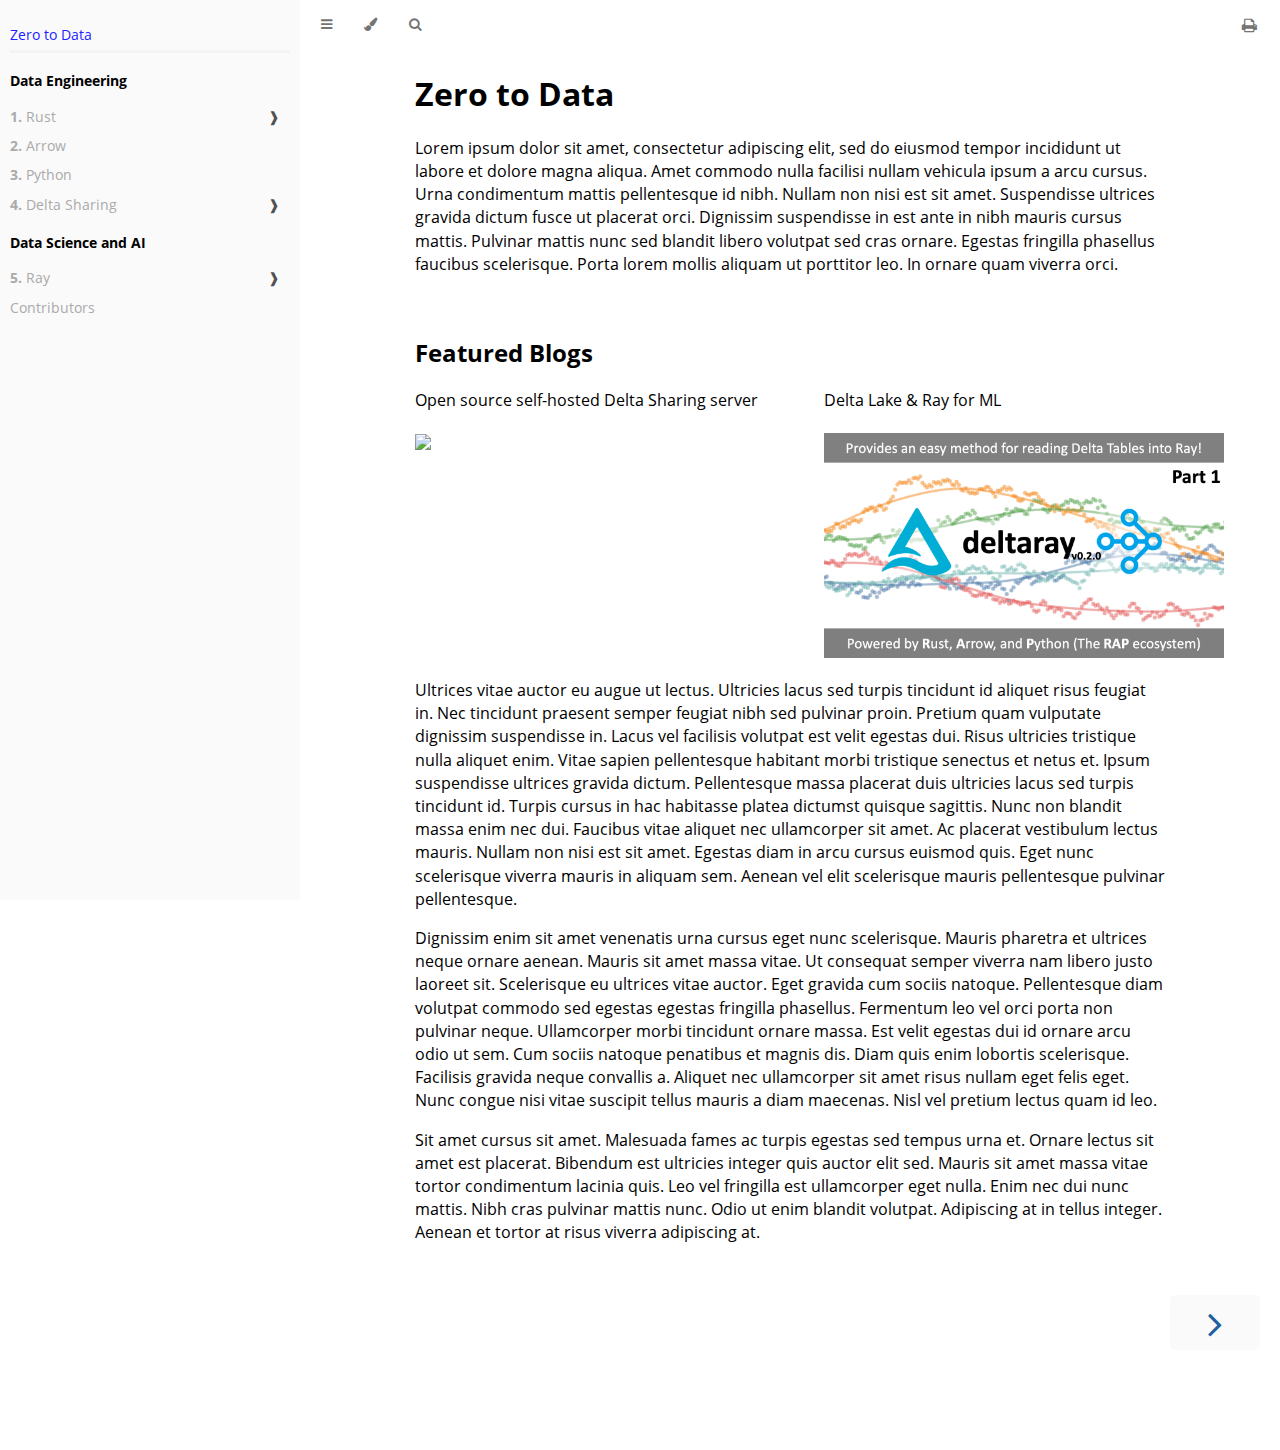
==== docs/index.html @ 8ca1714e "renamed directory from book to docs" ====
<!DOCTYPE HTML>
<html lang="en" class="sidebar-visible no-js light">
    <head>
        <!-- Book generated using mdBook -->
        <meta charset="UTF-8">
        <title>Zero to Data</title>


        <!-- Custom HTML head -->
        
        <meta name="description" content="">
        <meta name="viewport" content="width=device-width, initial-scale=1">
        <meta name="theme-color" content="#ffffff" />

        <link rel="icon" href="favicon.svg">
        <link rel="shortcut icon" href="favicon.png">
        <link rel="stylesheet" href="css/variables.css">
        <link rel="stylesheet" href="css/general.css">
        <link rel="stylesheet" href="css/chrome.css">
        <link rel="stylesheet" href="css/print.css" media="print">

        <!-- Fonts -->
        <link rel="stylesheet" href="FontAwesome/css/font-awesome.css">
        <link rel="stylesheet" href="fonts/fonts.css">

        <!-- Highlight.js Stylesheets -->
        <link rel="stylesheet" href="highlight.css">
        <link rel="stylesheet" href="tomorrow-night.css">
        <link rel="stylesheet" href="ayu-highlight.css">

        <!-- Custom theme stylesheets -->

    </head>
    <body>
    <div id="body-container">
        <!-- Provide site root to javascript -->
        <script>
            var path_to_root = "";
            var default_theme = window.matchMedia("(prefers-color-scheme: dark)").matches ? "navy" : "light";
        </script>

        <!-- Work around some values being stored in localStorage wrapped in quotes -->
        <script>
            try {
                var theme = localStorage.getItem('mdbook-theme');
                var sidebar = localStorage.getItem('mdbook-sidebar');

                if (theme.startsWith('"') && theme.endsWith('"')) {
                    localStorage.setItem('mdbook-theme', theme.slice(1, theme.length - 1));
                }

                if (sidebar.startsWith('"') && sidebar.endsWith('"')) {
                    localStorage.setItem('mdbook-sidebar', sidebar.slice(1, sidebar.length - 1));
                }
            } catch (e) { }
        </script>

        <!-- Set the theme before any content is loaded, prevents flash -->
        <script>
            var theme;
            try { theme = localStorage.getItem('mdbook-theme'); } catch(e) { }
            if (theme === null || theme === undefined) { theme = default_theme; }
            var html = document.querySelector('html');
            html.classList.remove('no-js')
            html.classList.remove('light')
            html.classList.add(theme);
            html.classList.add('js');
        </script>

        <!-- Hide / unhide sidebar before it is displayed -->
        <script>
            var html = document.querySelector('html');
            var sidebar = null;
            if (document.body.clientWidth >= 1080) {
                try { sidebar = localStorage.getItem('mdbook-sidebar'); } catch(e) { }
                sidebar = sidebar || 'visible';
            } else {
                sidebar = 'hidden';
            }
            html.classList.remove('sidebar-visible');
            html.classList.add("sidebar-" + sidebar);
        </script>

        <nav id="sidebar" class="sidebar" aria-label="Table of contents">
            <div class="sidebar-scrollbox">
                <ol class="chapter"><li class="chapter-item affix "><a href="zero-to-data.html" class="active">Zero to Data</a></li><li class="spacer"></li><li class="chapter-item affix "><li class="part-title">Data Engineering</li><li class="chapter-item "><div><strong aria-hidden="true">1.</strong> Rust</div><a class="toggle"><div>❱</div></a></li><li><ol class="section"><li class="chapter-item "><a href="data-engineering/2023-04-24-open-source-selfhosted-delta-sharing-server/index.html"><strong aria-hidden="true">1.1.</strong> Kotosiro Delta Sharing Server</a></li></ol></li><li class="chapter-item "><div><strong aria-hidden="true">2.</strong> Arrow</div></li><li class="chapter-item "><div><strong aria-hidden="true">3.</strong> Python</div></li><li class="chapter-item "><div><strong aria-hidden="true">4.</strong> Delta Sharing</div><a class="toggle"><div>❱</div></a></li><li><ol class="section"><li class="chapter-item "><a href="data-engineering/2023-04-24-open-source-selfhosted-delta-sharing-server/index.html"><strong aria-hidden="true">4.1.</strong> Kotosiro Delta Sharing Server</a></li><li class="spacer"></li></ol></li><li class="chapter-item "><li class="part-title">Data Science and AI</li><li class="chapter-item "><div><strong aria-hidden="true">5.</strong> Ray</div><a class="toggle"><div>❱</div></a></li><li><ol class="section"><li class="chapter-item "><a href="data-science-and-ai/2023-03-23-deltaray-part1/index.html"><strong aria-hidden="true">5.1.</strong> Delta Lake & Ray for ML</a></li><li class="spacer"></li></ol></li><li class="chapter-item "><div>Contributors</div></li></ol>
            </div>
            <div id="sidebar-resize-handle" class="sidebar-resize-handle"></div>
        </nav>

        <div id="page-wrapper" class="page-wrapper">

            <div class="page">
                                <div id="menu-bar-hover-placeholder"></div>
                <div id="menu-bar" class="menu-bar sticky bordered">
                    <div class="left-buttons">
                        <button id="sidebar-toggle" class="icon-button" type="button" title="Toggle Table of Contents" aria-label="Toggle Table of Contents" aria-controls="sidebar">
                            <i class="fa fa-bars"></i>
                        </button>
                        <button id="theme-toggle" class="icon-button" type="button" title="Change theme" aria-label="Change theme" aria-haspopup="true" aria-expanded="false" aria-controls="theme-list">
                            <i class="fa fa-paint-brush"></i>
                        </button>
                        <ul id="theme-list" class="theme-popup" aria-label="Themes" role="menu">
                            <li role="none"><button role="menuitem" class="theme" id="light">Light</button></li>
                            <li role="none"><button role="menuitem" class="theme" id="rust">Rust</button></li>
                            <li role="none"><button role="menuitem" class="theme" id="coal">Coal</button></li>
                            <li role="none"><button role="menuitem" class="theme" id="navy">Navy</button></li>
                            <li role="none"><button role="menuitem" class="theme" id="ayu">Ayu</button></li>
                        </ul>
                        <button id="search-toggle" class="icon-button" type="button" title="Search. (Shortkey: s)" aria-label="Toggle Searchbar" aria-expanded="false" aria-keyshortcuts="S" aria-controls="searchbar">
                            <i class="fa fa-search"></i>
                        </button>
                    </div>

                    <h1 class="menu-title"></h1>

                    <div class="right-buttons">
                        <a href="print.html" title="Print this book" aria-label="Print this book">
                            <i id="print-button" class="fa fa-print"></i>
                        </a>

                    </div>
                </div>

                <div id="search-wrapper" class="hidden">
                    <form id="searchbar-outer" class="searchbar-outer">
                        <input type="search" id="searchbar" name="searchbar" placeholder="Search this book ..." aria-controls="searchresults-outer" aria-describedby="searchresults-header">
                    </form>
                    <div id="searchresults-outer" class="searchresults-outer hidden">
                        <div id="searchresults-header" class="searchresults-header"></div>
                        <ul id="searchresults">
                        </ul>
                    </div>
                </div>

                <!-- Apply ARIA attributes after the sidebar and the sidebar toggle button are added to the DOM -->
                <script>
                    document.getElementById('sidebar-toggle').setAttribute('aria-expanded', sidebar === 'visible');
                    document.getElementById('sidebar').setAttribute('aria-hidden', sidebar !== 'visible');
                    Array.from(document.querySelectorAll('#sidebar a')).forEach(function(link) {
                        link.setAttribute('tabIndex', sidebar === 'visible' ? 0 : -1);
                    });
                </script>

                <div id="content" class="content">
                    <main>
                        <h1 id="zero-to-data"><a class="header" href="#zero-to-data">Zero to Data</a></h1>
<style>
.wrapper {
  display: grid;
  grid-template-columns: 400px 400px;
  row-gap: 1ch;
  column-gap: 1ch;
}
</style>
<p>Lorem ipsum dolor sit amet, consectetur adipiscing elit, sed do eiusmod tempor incididunt ut labore et dolore magna aliqua. Amet commodo nulla facilisi nullam vehicula ipsum a arcu cursus. Urna condimentum mattis pellentesque id nibh. Nullam non nisi est sit amet. Suspendisse ultrices gravida dictum fusce ut placerat orci. Dignissim suspendisse in est ante in nibh mauris cursus mattis. Pulvinar mattis nunc sed blandit libero volutpat sed cras ornare. Egestas fringilla phasellus faucibus scelerisque. Porta lorem mollis aliquam ut porttitor leo. In ornare quam viverra orci.</p>
<h2 id="featured-blogs"><a class="header" href="#featured-blogs">Featured Blogs</a></h2>
<div class="wrapper">
  <div>
    <div>Open source self-hosted Delta Sharing server</div>
    <br/>
    <a href="./data-engineering/2023-04-24-open-source-selfhosted-delta-sharing-server/index.html">
      <img src="file:///Users/jameshibbard/WebstormProjects/blog-site/book/data-engineering/2023-04-24-open-source-selfhosted-delta-sharing-server/image1.png">
    </a>
  </div>
  <div>
    <div>Delta Lake & Ray for ML</div>
    <br/>
    <a href="./data-science-and-ai/2023-03-23-deltaray-part1/index.html">
      <img src="./data-science-and-ai/2023-03-23-deltaray-part1/thumbnail.png">
    </a>
  </div>
</div>
<p>Ultrices vitae auctor eu augue ut lectus. Ultricies lacus sed turpis tincidunt id aliquet risus feugiat in. Nec tincidunt praesent semper feugiat nibh sed pulvinar proin. Pretium quam vulputate dignissim suspendisse in. Lacus vel facilisis volutpat est velit egestas dui. Risus ultricies tristique nulla aliquet enim. Vitae sapien pellentesque habitant morbi tristique senectus et netus et. Ipsum suspendisse ultrices gravida dictum. Pellentesque massa placerat duis ultricies lacus sed turpis tincidunt id. Turpis cursus in hac habitasse platea dictumst quisque sagittis. Nunc non blandit massa enim nec dui. Faucibus vitae aliquet nec ullamcorper sit amet. Ac placerat vestibulum lectus mauris. Nullam non nisi est sit amet. Egestas diam in arcu cursus euismod quis. Eget nunc scelerisque viverra mauris in aliquam sem. Aenean vel elit scelerisque mauris pellentesque pulvinar pellentesque.</p>
<p>Dignissim enim sit amet venenatis urna cursus eget nunc scelerisque. Mauris pharetra et ultrices neque ornare aenean. Mauris sit amet massa vitae. Ut consequat semper viverra nam libero justo laoreet sit. Scelerisque eu ultrices vitae auctor. Eget gravida cum sociis natoque. Pellentesque diam volutpat commodo sed egestas egestas fringilla phasellus. Fermentum leo vel orci porta non pulvinar neque. Ullamcorper morbi tincidunt ornare massa. Est velit egestas dui id ornare arcu odio ut sem. Cum sociis natoque penatibus et magnis dis. Diam quis enim lobortis scelerisque. Facilisis gravida neque convallis a. Aliquet nec ullamcorper sit amet risus nullam eget felis eget. Nunc congue nisi vitae suscipit tellus mauris a diam maecenas. Nisl vel pretium lectus quam id leo.</p>
<p>Sit amet cursus sit amet. Malesuada fames ac turpis egestas sed tempus urna et. Ornare lectus sit amet est placerat. Bibendum est ultricies integer quis auctor elit sed. Mauris sit amet massa vitae tortor condimentum lacinia quis. Leo vel fringilla est ullamcorper eget nulla. Enim nec dui nunc mattis. Nibh cras pulvinar mattis nunc. Odio ut enim blandit volutpat. Adipiscing at in tellus integer. Aenean et tortor at risus viverra adipiscing at.</p>

                    </main>

                    <nav class="nav-wrapper" aria-label="Page navigation">
                        <!-- Mobile navigation buttons -->

                            <a rel="next" href="data-engineering/2023-04-24-open-source-selfhosted-delta-sharing-server/index.html" class="mobile-nav-chapters next" title="Next chapter" aria-label="Next chapter" aria-keyshortcuts="Right">
                                <i class="fa fa-angle-right"></i>
                            </a>

                        <div style="clear: both"></div>
                    </nav>
                </div>
            </div>

            <nav class="nav-wide-wrapper" aria-label="Page navigation">

                    <a rel="next" href="data-engineering/2023-04-24-open-source-selfhosted-delta-sharing-server/index.html" class="nav-chapters next" title="Next chapter" aria-label="Next chapter" aria-keyshortcuts="Right">
                        <i class="fa fa-angle-right"></i>
                    </a>
            </nav>

        </div>




        <script>
            window.playground_copyable = true;
        </script>


        <script src="elasticlunr.min.js"></script>
        <script src="mark.min.js"></script>
        <script src="searcher.js"></script>

        <script src="clipboard.min.js"></script>
        <script src="highlight.js"></script>
        <script src="book.js"></script>

        <!-- Custom JS scripts -->


    </div>
    </body>
</html>
---- docs/css/variables.css ----
/* Globals */

:root {
    --sidebar-width: 300px;
    --page-padding: 15px;
    --content-max-width: 750px;
    --menu-bar-height: 50px;
    --mono-font: "Source Code Pro", Consolas, "Ubuntu Mono", Menlo, "DejaVu Sans Mono", monospace, monospace;
    --code-font-size: 0.875em /* please adjust the ace font size accordingly in editor.js */
}

/* Themes */

.ayu {
    --bg: hsl(210, 25%, 8%);
    --fg: #c5c5c5;

    --sidebar-bg: #14191f;
    --sidebar-fg: #c8c9db;
    --sidebar-non-existant: #5c6773;
    --sidebar-active: #ffb454;
    --sidebar-spacer: #2d334f;

    --scrollbar: var(--sidebar-fg);

    --icons: #737480;
    --icons-hover: #b7b9cc;

    --links: #0096cf;

    --inline-code-color: #ffb454;

    --theme-popup-bg: #14191f;
    --theme-popup-border: #5c6773;
    --theme-hover: #191f26;

    --quote-bg: hsl(226, 15%, 17%);
    --quote-border: hsl(226, 15%, 22%);

    --table-border-color: hsl(210, 25%, 13%);
    --table-header-bg: hsl(210, 25%, 28%);
    --table-alternate-bg: hsl(210, 25%, 11%);

    --searchbar-border-color: #848484;
    --searchbar-bg: #424242;
    --searchbar-fg: #fff;
    --searchbar-shadow-color: #d4c89f;
    --searchresults-header-fg: #666;
    --searchresults-border-color: #888;
    --searchresults-li-bg: #252932;
    --search-mark-bg: #e3b171;
}

.coal {
    --bg: hsl(200, 7%, 8%);
    --fg: #98a3ad;

    --sidebar-bg: #292c2f;
    --sidebar-fg: #a1adb8;
    --sidebar-non-existant: #505254;
    --sidebar-active: #3473ad;
    --sidebar-spacer: #393939;

    --scrollbar: var(--sidebar-fg);

    --icons: #43484d;
    --icons-hover: #b3c0cc;

    --links: #2b79a2;

    --inline-code-color: #c5c8c6;

    --theme-popup-bg: #141617;
    --theme-popup-border: #43484d;
    --theme-hover: #1f2124;

    --quote-bg: hsl(234, 21%, 18%);
    --quote-border: hsl(234, 21%, 23%);

    --table-border-color: hsl(200, 7%, 13%);
    --table-header-bg: hsl(200, 7%, 28%);
    --table-alternate-bg: hsl(200, 7%, 11%);

    --searchbar-border-color: #aaa;
    --searchbar-bg: #b7b7b7;
    --searchbar-fg: #000;
    --searchbar-shadow-color: #aaa;
    --searchresults-header-fg: #666;
    --searchresults-border-color: #98a3ad;
    --searchresults-li-bg: #2b2b2f;
    --search-mark-bg: #355c7d;
}

.light {
    --bg: hsl(0, 0%, 100%);
    --fg: hsl(0, 0%, 0%);

    --sidebar-bg: #fafafa;
    --sidebar-fg: hsl(0, 0%, 0%);
    --sidebar-non-existant: #aaaaaa;
    --sidebar-active: #1f1fff;
    --sidebar-spacer: #f4f4f4;

    --scrollbar: #8F8F8F;

    --icons: #747474;
    --icons-hover: #000000;

    --links: #20609f;

    --inline-code-color: #301900;

    --theme-popup-bg: #fafafa;
    --theme-popup-border: #cccccc;
    --theme-hover: #e6e6e6;

    --quote-bg: hsl(197, 37%, 96%);
    --quote-border: hsl(197, 37%, 91%);

    --table-border-color: hsl(0, 0%, 95%);
    --table-header-bg: hsl(0, 0%, 80%);
    --table-alternate-bg: hsl(0, 0%, 97%);

    --searchbar-border-color: #aaa;
    --searchbar-bg: #fafafa;
    --searchbar-fg: #000;
    --searchbar-shadow-color: #aaa;
    --searchresults-header-fg: #666;
    --searchresults-border-color: #888;
    --searchresults-li-bg: #e4f2fe;
    --search-mark-bg: #a2cff5;
}

.navy {
    --bg: hsl(226, 23%, 11%);
    --fg: #bcbdd0;

    --sidebar-bg: #282d3f;
    --sidebar-fg: #c8c9db;
    --sidebar-non-existant: #505274;
    --sidebar-active: #2b79a2;
    --sidebar-spacer: #2d334f;

    --scrollbar: var(--sidebar-fg);

    --icons: #737480;
    --icons-hover: #b7b9cc;

    --links: #2b79a2;

    --inline-code-color: #c5c8c6;

    --theme-popup-bg: #161923;
    --theme-popup-border: #737480;
    --theme-hover: #282e40;

    --quote-bg: hsl(226, 15%, 17%);
    --quote-border: hsl(226, 15%, 22%);

    --table-border-color: hsl(226, 23%, 16%);
    --table-header-bg: hsl(226, 23%, 31%);
    --table-alternate-bg: hsl(226, 23%, 14%);

    --searchbar-border-color: #aaa;
    --searchbar-bg: #aeaec6;
    --searchbar-fg: #000;
    --searchbar-shadow-color: #aaa;
    --searchresults-header-fg: #5f5f71;
    --searchresults-border-color: #5c5c68;
    --searchresults-li-bg: #242430;
    --search-mark-bg: #a2cff5;
}

.rust {
    --bg: hsl(60, 9%, 87%);
    --fg: #262625;

    --sidebar-bg: #3b2e2a;
    --sidebar-fg: #c8c9db;
    --sidebar-non-existant: #505254;
    --sidebar-active: #e69f67;
    --sidebar-spacer: #45373a;

    --scrollbar: var(--sidebar-fg);

    --icons: #737480;
    --icons-hover: #262625;

    --links: #2b79a2;

    --inline-code-color: #6e6b5e;

    --theme-popup-bg: #e1e1db;
    --theme-popup-border: #b38f6b;
    --theme-hover: #99908a;

    --quote-bg: hsl(60, 5%, 75%);
    --quote-border: hsl(60, 5%, 70%);

    --table-border-color: hsl(60, 9%, 82%);
    --table-header-bg: #b3a497;
    --table-alternate-bg: hsl(60, 9%, 84%);

    --searchbar-border-color: #aaa;
    --searchbar-bg: #fafafa;
    --searchbar-fg: #000;
    --searchbar-shadow-color: #aaa;
    --searchresults-header-fg: #666;
    --searchresults-border-color: #888;
    --searchresults-li-bg: #dec2a2;
    --search-mark-bg: #e69f67;
}

@media (prefers-color-scheme: dark) {
    .light.no-js {
        --bg: hsl(200, 7%, 8%);
        --fg: #98a3ad;

        --sidebar-bg: #292c2f;
        --sidebar-fg: #a1adb8;
        --sidebar-non-existant: #505254;
        --sidebar-active: #3473ad;
        --sidebar-spacer: #393939;

        --scrollbar: var(--sidebar-fg);

        --icons: #43484d;
        --icons-hover: #b3c0cc;

        --links: #2b79a2;

        --inline-code-color: #c5c8c6;

        --theme-popup-bg: #141617;
        --theme-popup-border: #43484d;
        --theme-hover: #1f2124;

        --quote-bg: hsl(234, 21%, 18%);
        --quote-border: hsl(234, 21%, 23%);

        --table-border-color: hsl(200, 7%, 13%);
        --table-header-bg: hsl(200, 7%, 28%);
        --table-alternate-bg: hsl(200, 7%, 11%);

        --searchbar-border-color: #aaa;
        --searchbar-bg: #b7b7b7;
        --searchbar-fg: #000;
        --searchbar-shadow-color: #aaa;
        --searchresults-header-fg: #666;
        --searchresults-border-color: #98a3ad;
        --searchresults-li-bg: #2b2b2f;
        --search-mark-bg: #355c7d;
    }
}
---- docs/css/general.css ----
/* Base styles and content styles */

@import 'variables.css';

:root {
    /* Browser default font-size is 16px, this way 1 rem = 10px */
    font-size: 62.5%;
}

html {
    font-family: "Open Sans", sans-serif;
    color: var(--fg);
    background-color: var(--bg);
    text-size-adjust: none;
    -webkit-text-size-adjust: none;
}

body {
    margin: 0;
    font-size: 1.6rem;
    overflow-x: hidden;
}

code {
    font-family: var(--mono-font) !important;
    font-size: var(--code-font-size);
}

/* make long words/inline code not x overflow */
main {
    overflow-wrap: break-word;
}

/* make wide tables scroll if they overflow */
.table-wrapper {
    overflow-x: auto;
}

/* Don't change font size in headers. */
h1 code, h2 code, h3 code, h4 code, h5 code, h6 code {
    font-size: unset;
}

.left { float: left; }
.right { float: right; }
.boring { opacity: 0.6; }
.hide-boring .boring { display: none; }
.hidden { display: none !important; }

h2, h3 { margin-top: 2.5em; }
h4, h5 { margin-top: 2em; }

.header + .header h3,
.header + .header h4,
.header + .header h5 {
    margin-top: 1em;
}

h1:target::before,
h2:target::before,
h3:target::before,
h4:target::before,
h5:target::before,
h6:target::before {
    display: inline-block;
    content: "»";
    margin-left: -30px;
    width: 30px;
}

/* This is broken on Safari as of version 14, but is fixed
   in Safari Technology Preview 117 which I think will be Safari 14.2.
   https://bugs.webkit.org/show_bug.cgi?id=218076
*/
:target {
    scroll-margin-top: calc(var(--menu-bar-height) + 0.5em);
}

.page {
    outline: 0;
    padding: 0 var(--page-padding);
    margin-top: calc(0px - var(--menu-bar-height)); /* Compensate for the #menu-bar-hover-placeholder */
}
.page-wrapper {
    box-sizing: border-box;
}
.js:not(.sidebar-resizing) .page-wrapper {
    transition: margin-left 0.3s ease, transform 0.3s ease; /* Animation: slide away */
}

.content {
    overflow-y: auto;
    padding: 0 5px 50px 5px;
}
.content main {
    margin-left: auto;
    margin-right: auto;
    max-width: var(--content-max-width);
}
.content p { line-height: 1.45em; }
.content ol { line-height: 1.45em; }
.content ul { line-height: 1.45em; }
.content a { text-decoration: none; }
.content a:hover { text-decoration: underline; }
.content img, .content video { max-width: 100%; }
.content .header:link,
.content .header:visited {
    color: var(--fg);
}
.content .header:link,
.content .header:visited:hover {
    text-decoration: none;
}

table {
    margin: 0 auto;
    border-collapse: collapse;
}
table td {
    padding: 3px 20px;
    border: 1px var(--table-border-color) solid;
}
table thead {
    background: var(--table-header-bg);
}
table thead td {
    font-weight: 700;
    border: none;
}
table thead th {
    padding: 3px 20px;
}
table thead tr {
    border: 1px var(--table-header-bg) solid;
}
/* Alternate background colors for rows */
table tbody tr:nth-child(2n) {
    background: var(--table-alternate-bg);
}


blockquote {
    margin: 20px 0;
    padding: 0 20px;
    color: var(--fg);
    background-color: var(--quote-bg);
    border-top: .1em solid var(--quote-border);
    border-bottom: .1em solid var(--quote-border);
}

kbd {
    background-color: var(--table-border-color);
    border-radius: 4px;
    border: solid 1px var(--theme-popup-border);
    box-shadow: inset 0 -1px 0 var(--theme-hover);
    display: inline-block;
    font-size: var(--code-font-size);
    font-family: var(--mono-font);
    line-height: 10px;
    padding: 4px 5px;
    vertical-align: middle;
}

:not(.footnote-definition) + .footnote-definition,
.footnote-definition + :not(.footnote-definition) {
    margin-top: 2em;
}
.footnote-definition {
    font-size: 0.9em;
    margin: 0.5em 0;
}
.footnote-definition p {
    display: inline;
}

.tooltiptext {
    position: absolute;
    visibility: hidden;
    color: #fff;
    background-color: #333;
    transform: translateX(-50%); /* Center by moving tooltip 50% of its width left */
    left: -8px; /* Half of the width of the icon */
    top: -35px;
    font-size: 0.8em;
    text-align: center;
    border-radius: 6px;
    padding: 5px 8px;
    margin: 5px;
    z-index: 1000;
}
.tooltipped .tooltiptext {
    visibility: visible;
}

.chapter li.part-title {
    color: var(--sidebar-fg);
    margin: 5px 0px;
    font-weight: bold;
}

.result-no-output {
    font-style: italic;
}
---- docs/css/chrome.css ----
/* CSS for UI elements (a.k.a. chrome) */

@import 'variables.css';

html {
    scrollbar-color: var(--scrollbar) var(--bg);
}
#searchresults a,
.content a:link,
a:visited,
a > .hljs {
    color: var(--links);
}

/*
    body-container is necessary because mobile browsers don't seem to like
    overflow-x on the body tag when there is a <meta name="viewport"> tag.
*/
#body-container {
    /*
        This is used when the sidebar pushes the body content off the side of
        the screen on small screens. Without it, dragging on mobile Safari
        will want to reposition the viewport in a weird way.
    */
    overflow-x: clip;
}

/* Menu Bar */

#menu-bar,
#menu-bar-hover-placeholder {
    z-index: 101;
    margin: auto calc(0px - var(--page-padding));
}
#menu-bar {
    position: relative;
    display: flex;
    flex-wrap: wrap;
    background-color: var(--bg);
    border-bottom-color: var(--bg);
    border-bottom-width: 1px;
    border-bottom-style: solid;
}
#menu-bar.sticky,
.js #menu-bar-hover-placeholder:hover + #menu-bar,
.js #menu-bar:hover,
.js.sidebar-visible #menu-bar {
    position: -webkit-sticky;
    position: sticky;
    top: 0 !important;
}
#menu-bar-hover-placeholder {
    position: sticky;
    position: -webkit-sticky;
    top: 0;
    height: var(--menu-bar-height);
}
#menu-bar.bordered {
    border-bottom-color: var(--table-border-color);
}
#menu-bar i, #menu-bar .icon-button {
    position: relative;
    padding: 0 8px;
    z-index: 10;
    line-height: var(--menu-bar-height);
    cursor: pointer;
    transition: color 0.5s;
}
@media only screen and (max-width: 420px) {
    #menu-bar i, #menu-bar .icon-button {
        padding: 0 5px;
    }
}

.icon-button {
    border: none;
    background: none;
    padding: 0;
    color: inherit;
}
.icon-button i {
    margin: 0;
}

.right-buttons {
    margin: 0 15px;
}
.right-buttons a {
    text-decoration: none;
}

.left-buttons {
    display: flex;
    margin: 0 5px;
}
.no-js .left-buttons {
    display: none;
}

.menu-title {
    display: inline-block;
    font-weight: 200;
    font-size: 2.4rem;
    line-height: var(--menu-bar-height);
    text-align: center;
    margin: 0;
    flex: 1;
    white-space: nowrap;
    overflow: hidden;
    text-overflow: ellipsis;
}
.js .menu-title {
    cursor: pointer;
}

.menu-bar,
.menu-bar:visited,
.nav-chapters,
.nav-chapters:visited,
.mobile-nav-chapters,
.mobile-nav-chapters:visited,
.menu-bar .icon-button,
.menu-bar a i {
    color: var(--icons);
}

.menu-bar i:hover,
.menu-bar .icon-button:hover,
.nav-chapters:hover,
.mobile-nav-chapters i:hover {
    color: var(--icons-hover);
}

/* Nav Icons */

.nav-chapters {
    font-size: 2.5em;
    text-align: center;
    text-decoration: none;

    position: fixed;
    top: 0;
    bottom: 0;
    margin: 0;
    max-width: 150px;
    min-width: 90px;

    display: flex;
    justify-content: center;
    align-content: center;
    flex-direction: column;

    transition: color 0.5s, background-color 0.5s;
}

.nav-chapters:hover {
    text-decoration: none;
    background-color: var(--theme-hover);
    transition: background-color 0.15s, color 0.15s;
}

.nav-wrapper {
    margin-top: 50px;
    display: none;
}

.mobile-nav-chapters {
    font-size: 2.5em;
    text-align: center;
    text-decoration: none;
    width: 90px;
    border-radius: 5px;
    background-color: var(--sidebar-bg);
}

.previous {
    float: left;
}

.next {
    float: right;
    right: var(--page-padding);
}

@media only screen and (max-width: 1080px) {
    .nav-wide-wrapper { display: none; }
    .nav-wrapper { display: block; }
}

@media only screen and (max-width: 1380px) {
    .sidebar-visible .nav-wide-wrapper { display: none; }
    .sidebar-visible .nav-wrapper { display: block; }
}

/* Inline code */

:not(pre) > .hljs {
    display: inline;
    padding: 0.1em 0.3em;
    border-radius: 3px;
}

:not(pre):not(a) > .hljs {
    color: var(--inline-code-color);
    overflow-x: initial;
}

a:hover > .hljs {
    text-decoration: underline;
}

pre {
    position: relative;
}
pre > .buttons {
    position: absolute;
    z-index: 100;
    right: 0px;
    top: 2px;
    margin: 0px;
    padding: 2px 0px;

    color: var(--sidebar-fg);
    cursor: pointer;
    visibility: hidden;
    opacity: 0;
    transition: visibility 0.1s linear, opacity 0.1s linear;
}
pre:hover > .buttons {
    visibility: visible;
    opacity: 1
}
pre > .buttons :hover {
    color: var(--sidebar-active);
    border-color: var(--icons-hover);
    background-color: var(--theme-hover);
}
pre > .buttons i {
    margin-left: 8px;
}
pre > .buttons button {
    cursor: inherit;
    margin: 0px 5px;
    padding: 3px 5px;
    font-size: 14px;

    border-style: solid;
    border-width: 1px;
    border-radius: 4px;
    border-color: var(--icons);
    background-color: var(--theme-popup-bg);
    transition: 100ms;
    transition-property: color,border-color,background-color;
    color: var(--icons);
}
@media (pointer: coarse) {
    pre > .buttons button {
        /* On mobile, make it easier to tap buttons. */
        padding: 0.3rem 1rem;
    }
}
pre > code {
    padding: 1rem;
}

/* FIXME: ACE editors overlap their buttons because ACE does absolute
   positioning within the code block which breaks padding. The only solution I
   can think of is to move the padding to the outer pre tag (or insert a div
   wrapper), but that would require fixing a whole bunch of CSS rules.
*/
.hljs.ace_editor {
  padding: 0rem 0rem;
}

pre > .result {
    margin-top: 10px;
}

/* Search */

#searchresults a {
    text-decoration: none;
}

mark {
    border-radius: 2px;
    padding: 0 3px 1px 3px;
    margin: 0 -3px -1px -3px;
    background-color: var(--search-mark-bg);
    transition: background-color 300ms linear;
    cursor: pointer;
}

mark.fade-out {
    background-color: rgba(0,0,0,0) !important;
    cursor: auto;
}

.searchbar-outer {
    margin-left: auto;
    margin-right: auto;
    max-width: var(--content-max-width);
}

#searchbar {
    width: 100%;
    margin: 5px auto 0px auto;
    padding: 10px 16px;
    transition: box-shadow 300ms ease-in-out;
    border: 1px solid var(--searchbar-border-color);
    border-radius: 3px;
    background-color: var(--searchbar-bg);
    color: var(--searchbar-fg);
}
#searchbar:focus,
#searchbar.active {
    box-shadow: 0 0 3px var(--searchbar-shadow-color);
}

.searchresults-header {
    font-weight: bold;
    font-size: 1em;
    padding: 18px 0 0 5px;
    color: var(--searchresults-header-fg);
}

.searchresults-outer {
    margin-left: auto;
    margin-right: auto;
    max-width: var(--content-max-width);
    border-bottom: 1px dashed var(--searchresults-border-color);
}

ul#searchresults {
    list-style: none;
    padding-left: 20px;
}
ul#searchresults li {
    margin: 10px 0px;
    padding: 2px;
    border-radius: 2px;
}
ul#searchresults li.focus {
    background-color: var(--searchresults-li-bg);
}
ul#searchresults span.teaser {
    display: block;
    clear: both;
    margin: 5px 0 0 20px;
    font-size: 0.8em;
}
ul#searchresults span.teaser em {
    font-weight: bold;
    font-style: normal;
}

/* Sidebar */

.sidebar {
    position: fixed;
    left: 0;
    top: 0;
    bottom: 0;
    width: var(--sidebar-width);
    font-size: 0.875em;
    box-sizing: border-box;
    -webkit-overflow-scrolling: touch;
    overscroll-behavior-y: contain;
    background-color: var(--sidebar-bg);
    color: var(--sidebar-fg);
}
.sidebar-resizing {
    -moz-user-select: none;
    -webkit-user-select: none;
    -ms-user-select: none;
    user-select: none;
}
.js:not(.sidebar-resizing) .sidebar {
    transition: transform 0.3s; /* Animation: slide away */
}
.sidebar code {
    line-height: 2em;
}
.sidebar .sidebar-scrollbox {
    overflow-y: auto;
    position: absolute;
    top: 0;
    bottom: 0;
    left: 0;
    right: 0;
    padding: 10px 10px;
}
.sidebar .sidebar-resize-handle {
    position: absolute;
    cursor: col-resize;
    width: 0;
    right: 0;
    top: 0;
    bottom: 0;
}
.js .sidebar .sidebar-resize-handle {
    cursor: col-resize;
    width: 5px;
}
.sidebar-hidden .sidebar {
    transform: translateX(calc(0px - var(--sidebar-width)));
}
.sidebar::-webkit-scrollbar {
    background: var(--sidebar-bg);
}
.sidebar::-webkit-scrollbar-thumb {
    background: var(--scrollbar);
}

.sidebar-visible .page-wrapper {
    transform: translateX(var(--sidebar-width));
}
@media only screen and (min-width: 620px) {
    .sidebar-visible .page-wrapper {
        transform: none;
        margin-left: var(--sidebar-width);
    }
}

.chapter {
    list-style: none outside none;
    padding-left: 0;
    line-height: 2.2em;
}

.chapter ol {
    width: 100%;
}

.chapter li {
    display: flex;
    color: var(--sidebar-non-existant);
}
.chapter li a {
    display: block;
    padding: 0;
    text-decoration: none;
    color: var(--sidebar-fg);
}

.chapter li a:hover {
    color: var(--sidebar-active);
}

.chapter li a.active {
    color: var(--sidebar-active);
}

.chapter li > a.toggle {
    cursor: pointer;
    display: block;
    margin-left: auto;
    padding: 0 10px;
    user-select: none;
    opacity: 0.68;
}

.chapter li > a.toggle div {
    transition: transform 0.5s;
}

/* collapse the section */
.chapter li:not(.expanded) + li > ol {
    display: none;
}

.chapter li.chapter-item {
    line-height: 1.5em;
    margin-top: 0.6em;
}

.chapter li.expanded > a.toggle div {
    transform: rotate(90deg);
}

.spacer {
    width: 100%;
    height: 3px;
    margin: 5px 0px;
}
.chapter .spacer {
    background-color: var(--sidebar-spacer);
}

@media (-moz-touch-enabled: 1), (pointer: coarse) {
    .chapter li a { padding: 5px 0; }
    .spacer { margin: 10px 0; }
}

.section {
    list-style: none outside none;
    padding-left: 20px;
    line-height: 1.9em;
}

/* Theme Menu Popup */

.theme-popup {
    position: absolute;
    left: 10px;
    top: var(--menu-bar-height);
    z-index: 1000;
    border-radius: 4px;
    font-size: 0.7em;
    color: var(--fg);
    background: var(--theme-popup-bg);
    border: 1px solid var(--theme-popup-border);
    margin: 0;
    padding: 0;
    list-style: none;
    display: none;
    /* Don't let the children's background extend past the rounded corners. */
    overflow: hidden;
}
.theme-popup .default {
    color: var(--icons);
}
.theme-popup .theme {
    width: 100%;
    border: 0;
    margin: 0;
    padding: 2px 20px;
    line-height: 25px;
    white-space: nowrap;
    text-align: left;
    cursor: pointer;
    color: inherit;
    background: inherit;
    font-size: inherit;
}
.theme-popup .theme:hover {
    background-color: var(--theme-hover);
}

.theme-selected::before {
    display: inline-block;
    content: "✓";
    margin-left: -14px;
    width: 14px;
}
---- docs/css/print.css ----
#sidebar,
#menu-bar,
.nav-chapters,
.mobile-nav-chapters {
    display: none;
}

#page-wrapper.page-wrapper {
    transform: none;
    margin-left: 0px;
    overflow-y: initial;
}

#content {
    max-width: none;
    margin: 0;
    padding: 0;
}

.page {
    overflow-y: initial;
}

code {
    background-color: #666666;
    border-radius: 5px;

    /* Force background to be printed in Chrome */
    -webkit-print-color-adjust: exact;
}

pre > .buttons {
    z-index: 2;
}

a, a:visited, a:active, a:hover {
    color: #4183c4;
    text-decoration: none;
}

h1, h2, h3, h4, h5, h6 {
    page-break-inside: avoid;
    page-break-after: avoid;
}

pre, code {
    page-break-inside: avoid;
    white-space: pre-wrap;
}

.fa {
    display: none !important;
}
---- docs/fonts/fonts.css ----
/* Open Sans is licensed under the Apache License, Version 2.0. See http://www.apache.org/licenses/LICENSE-2.0 */
/* Source Code Pro is under the Open Font License. See https://scripts.sil.org/cms/scripts/page.php?site_id=nrsi&id=OFL */

/* open-sans-300 - latin_vietnamese_latin-ext_greek-ext_greek_cyrillic-ext_cyrillic */
@font-face {
  font-family: 'Open Sans';
  font-style: normal;
  font-weight: 300;
  src: local('Open Sans Light'), local('OpenSans-Light'),
       url('open-sans-v17-all-charsets-300.woff2') format('woff2');
}

/* open-sans-300italic - latin_vietnamese_latin-ext_greek-ext_greek_cyrillic-ext_cyrillic */
@font-face {
  font-family: 'Open Sans';
  font-style: italic;
  font-weight: 300;
  src: local('Open Sans Light Italic'), local('OpenSans-LightItalic'),
       url('open-sans-v17-all-charsets-300italic.woff2') format('woff2');
}

/* open-sans-regular - latin_vietnamese_latin-ext_greek-ext_greek_cyrillic-ext_cyrillic */
@font-face {
  font-family: 'Open Sans';
  font-style: normal;
  font-weight: 400;
  src: local('Open Sans Regular'), local('OpenSans-Regular'),
       url('open-sans-v17-all-charsets-regular.woff2') format('woff2');
}

/* open-sans-italic - latin_vietnamese_latin-ext_greek-ext_greek_cyrillic-ext_cyrillic */
@font-face {
  font-family: 'Open Sans';
  font-style: italic;
  font-weight: 400;
  src: local('Open Sans Italic'), local('OpenSans-Italic'),
       url('open-sans-v17-all-charsets-italic.woff2') format('woff2');
}

/* open-sans-600 - latin_vietnamese_latin-ext_greek-ext_greek_cyrillic-ext_cyrillic */
@font-face {
  font-family: 'Open Sans';
  font-style: normal;
  font-weight: 600;
  src: local('Open Sans SemiBold'), local('OpenSans-SemiBold'),
       url('open-sans-v17-all-charsets-600.woff2') format('woff2');
}

/* open-sans-600italic - latin_vietnamese_latin-ext_greek-ext_greek_cyrillic-ext_cyrillic */
@font-face {
  font-family: 'Open Sans';
  font-style: italic;
  font-weight: 600;
  src: local('Open Sans SemiBold Italic'), local('OpenSans-SemiBoldItalic'),
       url('open-sans-v17-all-charsets-600italic.woff2') format('woff2');
}

/* open-sans-700 - latin_vietnamese_latin-ext_greek-ext_greek_cyrillic-ext_cyrillic */
@font-face {
  font-family: 'Open Sans';
  font-style: normal;
  font-weight: 700;
  src: local('Open Sans Bold'), local('OpenSans-Bold'),
       url('open-sans-v17-all-charsets-700.woff2') format('woff2');
}

/* open-sans-700italic - latin_vietnamese_latin-ext_greek-ext_greek_cyrillic-ext_cyrillic */
@font-face {
  font-family: 'Open Sans';
  font-style: italic;
  font-weight: 700;
  src: local('Open Sans Bold Italic'), local('OpenSans-BoldItalic'),
       url('open-sans-v17-all-charsets-700italic.woff2') format('woff2');
}

/* open-sans-800 - latin_vietnamese_latin-ext_greek-ext_greek_cyrillic-ext_cyrillic */
@font-face {
  font-family: 'Open Sans';
  font-style: normal;
  font-weight: 800;
  src: local('Open Sans ExtraBold'), local('OpenSans-ExtraBold'),
       url('open-sans-v17-all-charsets-800.woff2') format('woff2');
}

/* open-sans-800italic - latin_vietnamese_latin-ext_greek-ext_greek_cyrillic-ext_cyrillic */
@font-face {
  font-family: 'Open Sans';
  font-style: italic;
  font-weight: 800;
  src: local('Open Sans ExtraBold Italic'), local('OpenSans-ExtraBoldItalic'),
       url('open-sans-v17-all-charsets-800italic.woff2') format('woff2');
}

/* source-code-pro-500 - latin_vietnamese_latin-ext_greek_cyrillic-ext_cyrillic */
@font-face {
  font-family: 'Source Code Pro';
  font-style: normal;
  font-weight: 500;
  src: url('source-code-pro-v11-all-charsets-500.woff2') format('woff2');
}
---- docs/highlight.css ----
/*
 * An increased contrast highlighting scheme loosely based on the
 * "Base16 Atelier Dune Light" theme by Bram de Haan
 * (http://atelierbram.github.io/syntax-highlighting/atelier-schemes/dune)
 * Original Base16 color scheme by Chris Kempson
 * (https://github.com/chriskempson/base16)
 */

/* Comment */
.hljs-comment,
.hljs-quote {
  color: #575757;
}

/* Red */
.hljs-variable,
.hljs-template-variable,
.hljs-attribute,
.hljs-tag,
.hljs-name,
.hljs-regexp,
.hljs-link,
.hljs-name,
.hljs-selector-id,
.hljs-selector-class {
  color: #d70025;
}

/* Orange */
.hljs-number,
.hljs-meta,
.hljs-built_in,
.hljs-builtin-name,
.hljs-literal,
.hljs-type,
.hljs-params {
  color: #b21e00;
}

/* Green */
.hljs-string,
.hljs-symbol,
.hljs-bullet {
  color: #008200;
}

/* Blue */
.hljs-title,
.hljs-section {
  color: #0030f2;
}

/* Purple */
.hljs-keyword,
.hljs-selector-tag {
  color: #9d00ec;
}

.hljs {
  display: block;
  overflow-x: auto;
  background: #f6f7f6;
  color: #000;
}

.hljs-emphasis {
  font-style: italic;
}

.hljs-strong {
  font-weight: bold;
}

.hljs-addition {
  color: #22863a;
  background-color: #f0fff4;
}

.hljs-deletion {
  color: #b31d28;
  background-color: #ffeef0;
}
---- docs/tomorrow-night.css ----
/* Tomorrow Night Theme */
/* https://github.com/jmblog/color-themes-for-highlightjs */
/* Original theme - https://github.com/chriskempson/tomorrow-theme */
/* https://github.com/jmblog/color-themes-for-highlightjs */

/* Tomorrow Comment */
.hljs-comment {
  color: #969896;
}

/* Tomorrow Red */
.hljs-variable,
.hljs-attribute,
.hljs-tag,
.hljs-regexp,
.ruby .hljs-constant,
.xml .hljs-tag .hljs-title,
.xml .hljs-pi,
.xml .hljs-doctype,
.html .hljs-doctype,
.css .hljs-id,
.css .hljs-class,
.css .hljs-pseudo {
  color: #cc6666;
}

/* Tomorrow Orange */
.hljs-number,
.hljs-preprocessor,
.hljs-pragma,
.hljs-built_in,
.hljs-literal,
.hljs-params,
.hljs-constant {
  color: #de935f;
}

/* Tomorrow Yellow */
.ruby .hljs-class .hljs-title,
.css .hljs-rule .hljs-attribute {
  color: #f0c674;
}

/* Tomorrow Green */
.hljs-string,
.hljs-value,
.hljs-inheritance,
.hljs-header,
.hljs-name,
.ruby .hljs-symbol,
.xml .hljs-cdata {
  color: #b5bd68;
}

/* Tomorrow Aqua */
.hljs-title,
.css .hljs-hexcolor {
  color: #8abeb7;
}

/* Tomorrow Blue */
.hljs-function,
.python .hljs-decorator,
.python .hljs-title,
.ruby .hljs-function .hljs-title,
.ruby .hljs-title .hljs-keyword,
.perl .hljs-sub,
.javascript .hljs-title,
.coffeescript .hljs-title {
  color: #81a2be;
}

/* Tomorrow Purple */
.hljs-keyword,
.javascript .hljs-function {
  color: #b294bb;
}

.hljs {
  display: block;
  overflow-x: auto;
  background: #1d1f21;
  color: #c5c8c6;
}

.coffeescript .javascript,
.javascript .xml,
.tex .hljs-formula,
.xml .javascript,
.xml .vbscript,
.xml .css,
.xml .hljs-cdata {
  opacity: 0.5;
}

.hljs-addition {
  color: #718c00;
}

.hljs-deletion {
  color: #c82829;
}
---- docs/ayu-highlight.css ----
/*
Based off of the Ayu theme
Original by Dempfi (https://github.com/dempfi/ayu)
*/

.hljs {
  display: block;
  overflow-x: auto;
  background: #191f26;
  color: #e6e1cf;
}

.hljs-comment,
.hljs-quote {
  color: #5c6773;
  font-style: italic;
}

.hljs-variable,
.hljs-template-variable,
.hljs-attribute,
.hljs-attr,
.hljs-regexp,
.hljs-link,
.hljs-selector-id,
.hljs-selector-class {
  color: #ff7733;
}

.hljs-number,
.hljs-meta,
.hljs-builtin-name,
.hljs-literal,
.hljs-type,
.hljs-params {
  color: #ffee99;
}

.hljs-string,
.hljs-bullet {
  color: #b8cc52;
}

.hljs-title,
.hljs-built_in,
.hljs-section {
  color: #ffb454;
}

.hljs-keyword,
.hljs-selector-tag,
.hljs-symbol {
  color: #ff7733;
}

.hljs-name {
    color: #36a3d9;
}

.hljs-tag {
    color: #00568d;
}

.hljs-emphasis {
  font-style: italic;
}

.hljs-strong {
  font-weight: bold;
}

.hljs-addition {
  color: #91b362;
}

.hljs-deletion {
  color: #d96c75;
}
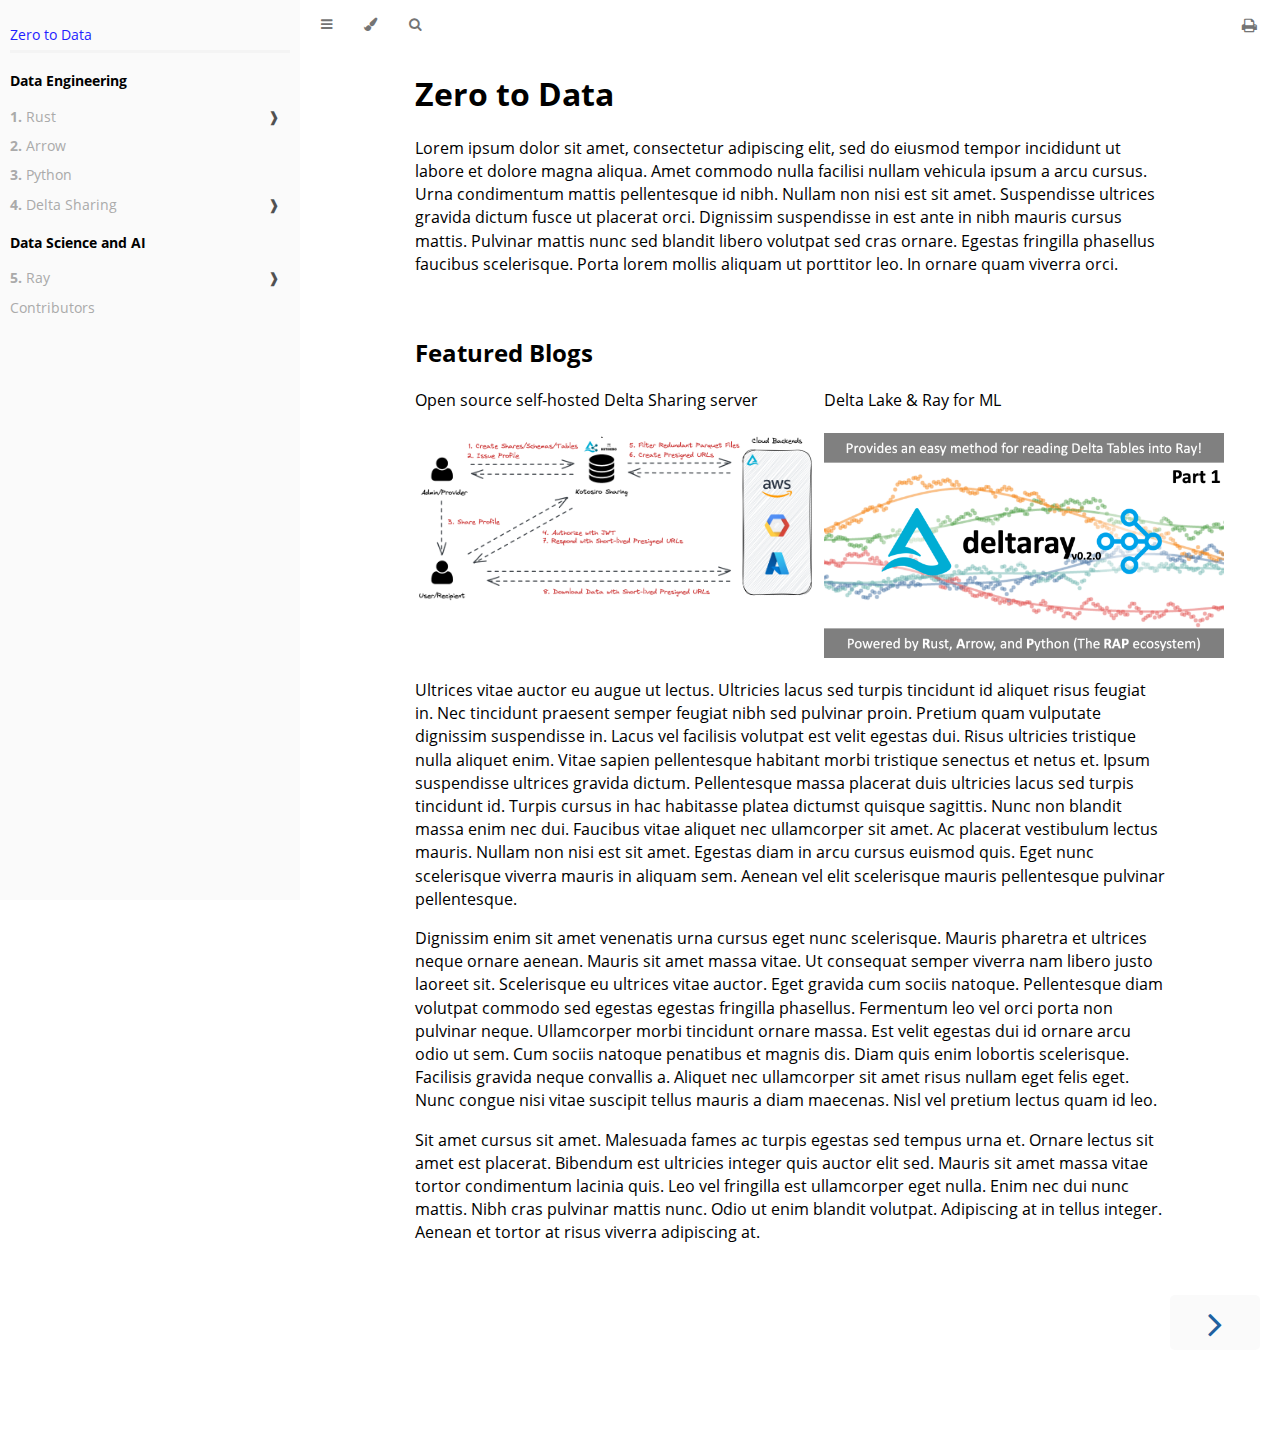
==== commit bbe7c6c9: "changed output directory" ====
--- a/docs/index.html
+++ b/docs/index.html
@@ -160,7 +160,7 @@
     <div>Open source self-hosted Delta Sharing server</div>
     <br/>
     <a href="./data-engineering/2023-04-24-open-source-selfhosted-delta-sharing-server/index.html">
-      <img src="file:///Users/jameshibbard/WebstormProjects/blog-site/book/data-engineering/2023-04-24-open-source-selfhosted-delta-sharing-server/image1.png">
+      <img src="./data-engineering/2023-04-24-open-source-selfhosted-delta-sharing-server/image1.png">
     </a>
   </div>
   <div>
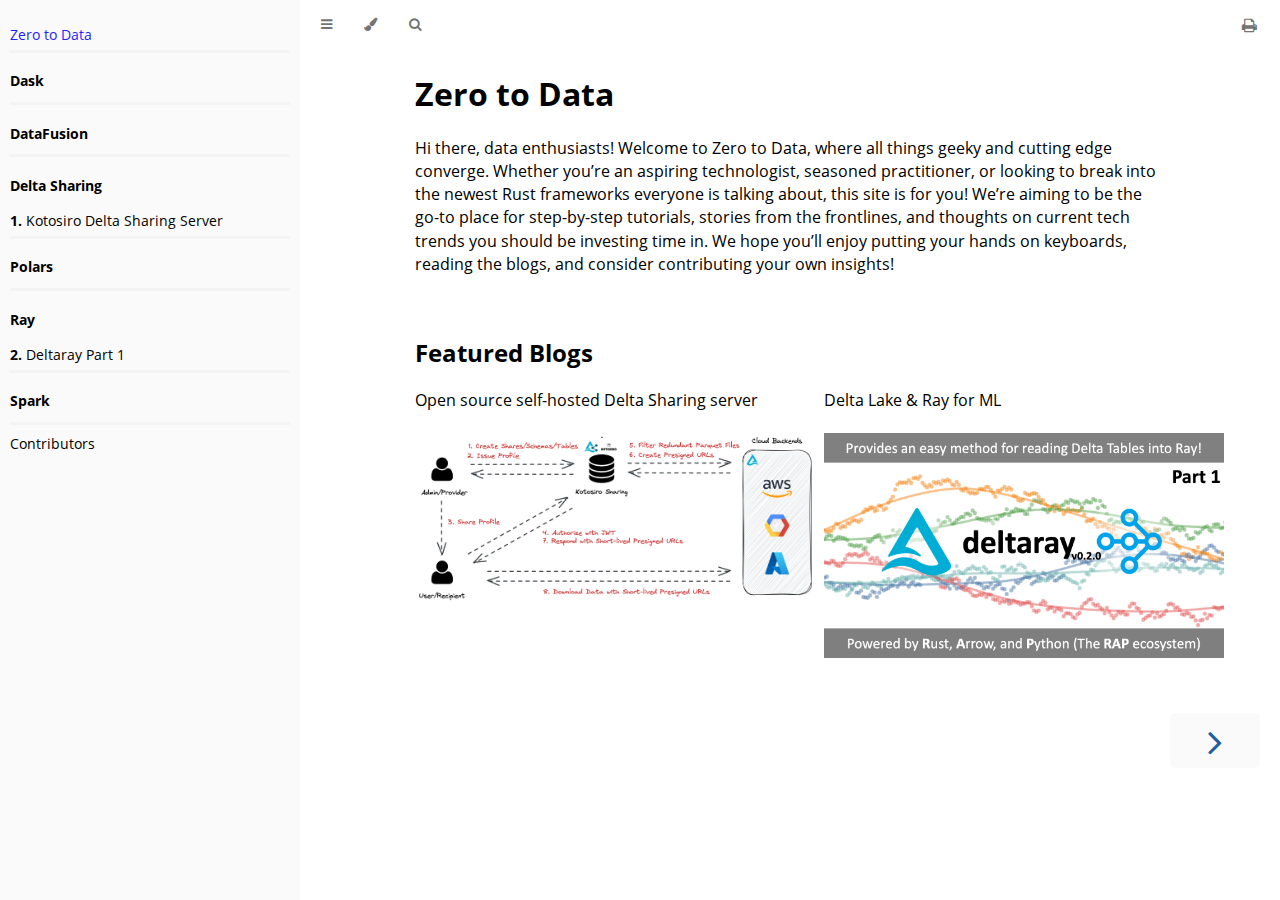
==== commit ee1b3859: "Updated site layout" ====
--- a/docs/index.html
+++ b/docs/index.html
@@ -83,7 +83,7 @@
 
         <nav id="sidebar" class="sidebar" aria-label="Table of contents">
             <div class="sidebar-scrollbox">
-                <ol class="chapter"><li class="chapter-item affix "><a href="zero-to-data.html" class="active">Zero to Data</a></li><li class="spacer"></li><li class="chapter-item affix "><li class="part-title">Data Engineering</li><li class="chapter-item "><div><strong aria-hidden="true">1.</strong> Rust</div><a class="toggle"><div>❱</div></a></li><li><ol class="section"><li class="chapter-item "><a href="data-engineering/2023-04-24-open-source-selfhosted-delta-sharing-server/index.html"><strong aria-hidden="true">1.1.</strong> Kotosiro Delta Sharing Server</a></li></ol></li><li class="chapter-item "><div><strong aria-hidden="true">2.</strong> Arrow</div></li><li class="chapter-item "><div><strong aria-hidden="true">3.</strong> Python</div></li><li class="chapter-item "><div><strong aria-hidden="true">4.</strong> Delta Sharing</div><a class="toggle"><div>❱</div></a></li><li><ol class="section"><li class="chapter-item "><a href="data-engineering/2023-04-24-open-source-selfhosted-delta-sharing-server/index.html"><strong aria-hidden="true">4.1.</strong> Kotosiro Delta Sharing Server</a></li><li class="spacer"></li></ol></li><li class="chapter-item "><li class="part-title">Data Science and AI</li><li class="chapter-item "><div><strong aria-hidden="true">5.</strong> Ray</div><a class="toggle"><div>❱</div></a></li><li><ol class="section"><li class="chapter-item "><a href="data-science-and-ai/2023-03-23-deltaray-part1/index.html"><strong aria-hidden="true">5.1.</strong> Delta Lake & Ray for ML</a></li><li class="spacer"></li></ol></li><li class="chapter-item "><div>Contributors</div></li></ol>
+                <ol class="chapter"><li class="chapter-item affix "><a href="zero-to-data.html" class="active">Zero to Data</a></li><li class="spacer"></li><li class="chapter-item affix "><li class="part-title">Dask</li><li class="spacer"></li><li class="chapter-item affix "><li class="part-title">DataFusion</li><li class="spacer"></li><li class="chapter-item affix "><li class="part-title">Delta Sharing</li><li class="chapter-item "><a href="delta-sharing/kotosiro-delta-sharing-server.html"><strong aria-hidden="true">1.</strong> Kotosiro Delta Sharing Server</a></li><li class="spacer"></li><li class="chapter-item affix "><li class="part-title">Polars</li><li class="spacer"></li><li class="chapter-item affix "><li class="part-title">Ray</li><li class="chapter-item "><a href="ray/delta-ray-part1.html"><strong aria-hidden="true">2.</strong> Deltaray Part 1</a></li><li class="spacer"></li><li class="chapter-item affix "><li class="part-title">Spark</li><li class="spacer"></li><li class="chapter-item affix "><a href="contributors.html">Contributors</a></li></ol>
             </div>
             <div id="sidebar-resize-handle" class="sidebar-resize-handle"></div>
         </nav>
@@ -153,34 +153,31 @@
   column-gap: 1ch;
 }
 </style>
-<p>Lorem ipsum dolor sit amet, consectetur adipiscing elit, sed do eiusmod tempor incididunt ut labore et dolore magna aliqua. Amet commodo nulla facilisi nullam vehicula ipsum a arcu cursus. Urna condimentum mattis pellentesque id nibh. Nullam non nisi est sit amet. Suspendisse ultrices gravida dictum fusce ut placerat orci. Dignissim suspendisse in est ante in nibh mauris cursus mattis. Pulvinar mattis nunc sed blandit libero volutpat sed cras ornare. Egestas fringilla phasellus faucibus scelerisque. Porta lorem mollis aliquam ut porttitor leo. In ornare quam viverra orci.</p>
+<p>Hi there, data enthusiasts! Welcome to Zero to Data, where all things geeky and cutting edge converge. Whether you’re an aspiring technologist, seasoned practitioner, or looking to break into the newest Rust frameworks everyone is talking about, this site is for you! We’re aiming to be the go-to place for step-by-step tutorials, stories from the frontlines, and thoughts on current tech trends you should be investing time in. We hope you’ll enjoy putting your hands on keyboards, reading the blogs, and consider contributing your own insights!</p>
 <h2 id="featured-blogs"><a class="header" href="#featured-blogs">Featured Blogs</a></h2>
 <div class="wrapper">
   <div>
     <div>Open source self-hosted Delta Sharing server</div>
     <br/>
-    <a href="./data-engineering/2023-04-24-open-source-selfhosted-delta-sharing-server/index.html">
-      <img src="./data-engineering/2023-04-24-open-source-selfhosted-delta-sharing-server/image1.png">
+    <a href="./delta-sharing/kotosiro-delta-sharing-server.html">
+      <img src="delta-sharing/kotosiro-delta-sharing-server-image1.png">
     </a>
   </div>
   <div>
     <div>Delta Lake & Ray for ML</div>
     <br/>
-    <a href="./data-science-and-ai/2023-03-23-deltaray-part1/index.html">
-      <img src="./data-science-and-ai/2023-03-23-deltaray-part1/thumbnail.png">
+    <a href="./ray/delta-ray-part1.html">
+      <img src="ray/delta-ray-part1-image1.png">
     </a>
   </div>
 </div>
-<p>Ultrices vitae auctor eu augue ut lectus. Ultricies lacus sed turpis tincidunt id aliquet risus feugiat in. Nec tincidunt praesent semper feugiat nibh sed pulvinar proin. Pretium quam vulputate dignissim suspendisse in. Lacus vel facilisis volutpat est velit egestas dui. Risus ultricies tristique nulla aliquet enim. Vitae sapien pellentesque habitant morbi tristique senectus et netus et. Ipsum suspendisse ultrices gravida dictum. Pellentesque massa placerat duis ultricies lacus sed turpis tincidunt id. Turpis cursus in hac habitasse platea dictumst quisque sagittis. Nunc non blandit massa enim nec dui. Faucibus vitae aliquet nec ullamcorper sit amet. Ac placerat vestibulum lectus mauris. Nullam non nisi est sit amet. Egestas diam in arcu cursus euismod quis. Eget nunc scelerisque viverra mauris in aliquam sem. Aenean vel elit scelerisque mauris pellentesque pulvinar pellentesque.</p>
-<p>Dignissim enim sit amet venenatis urna cursus eget nunc scelerisque. Mauris pharetra et ultrices neque ornare aenean. Mauris sit amet massa vitae. Ut consequat semper viverra nam libero justo laoreet sit. Scelerisque eu ultrices vitae auctor. Eget gravida cum sociis natoque. Pellentesque diam volutpat commodo sed egestas egestas fringilla phasellus. Fermentum leo vel orci porta non pulvinar neque. Ullamcorper morbi tincidunt ornare massa. Est velit egestas dui id ornare arcu odio ut sem. Cum sociis natoque penatibus et magnis dis. Diam quis enim lobortis scelerisque. Facilisis gravida neque convallis a. Aliquet nec ullamcorper sit amet risus nullam eget felis eget. Nunc congue nisi vitae suscipit tellus mauris a diam maecenas. Nisl vel pretium lectus quam id leo.</p>
-<p>Sit amet cursus sit amet. Malesuada fames ac turpis egestas sed tempus urna et. Ornare lectus sit amet est placerat. Bibendum est ultricies integer quis auctor elit sed. Mauris sit amet massa vitae tortor condimentum lacinia quis. Leo vel fringilla est ullamcorper eget nulla. Enim nec dui nunc mattis. Nibh cras pulvinar mattis nunc. Odio ut enim blandit volutpat. Adipiscing at in tellus integer. Aenean et tortor at risus viverra adipiscing at.</p>
 
                     </main>
 
                     <nav class="nav-wrapper" aria-label="Page navigation">
                         <!-- Mobile navigation buttons -->
 
-                            <a rel="next" href="data-engineering/2023-04-24-open-source-selfhosted-delta-sharing-server/index.html" class="mobile-nav-chapters next" title="Next chapter" aria-label="Next chapter" aria-keyshortcuts="Right">
+                            <a rel="next" href="delta-sharing/kotosiro-delta-sharing-server.html" class="mobile-nav-chapters next" title="Next chapter" aria-label="Next chapter" aria-keyshortcuts="Right">
                                 <i class="fa fa-angle-right"></i>
                             </a>
 
@@ -191,7 +188,7 @@
 
             <nav class="nav-wide-wrapper" aria-label="Page navigation">
 
-                    <a rel="next" href="data-engineering/2023-04-24-open-source-selfhosted-delta-sharing-server/index.html" class="nav-chapters next" title="Next chapter" aria-label="Next chapter" aria-keyshortcuts="Right">
+                    <a rel="next" href="delta-sharing/kotosiro-delta-sharing-server.html" class="nav-chapters next" title="Next chapter" aria-label="Next chapter" aria-keyshortcuts="Right">
                         <i class="fa fa-angle-right"></i>
                     </a>
             </nav>
